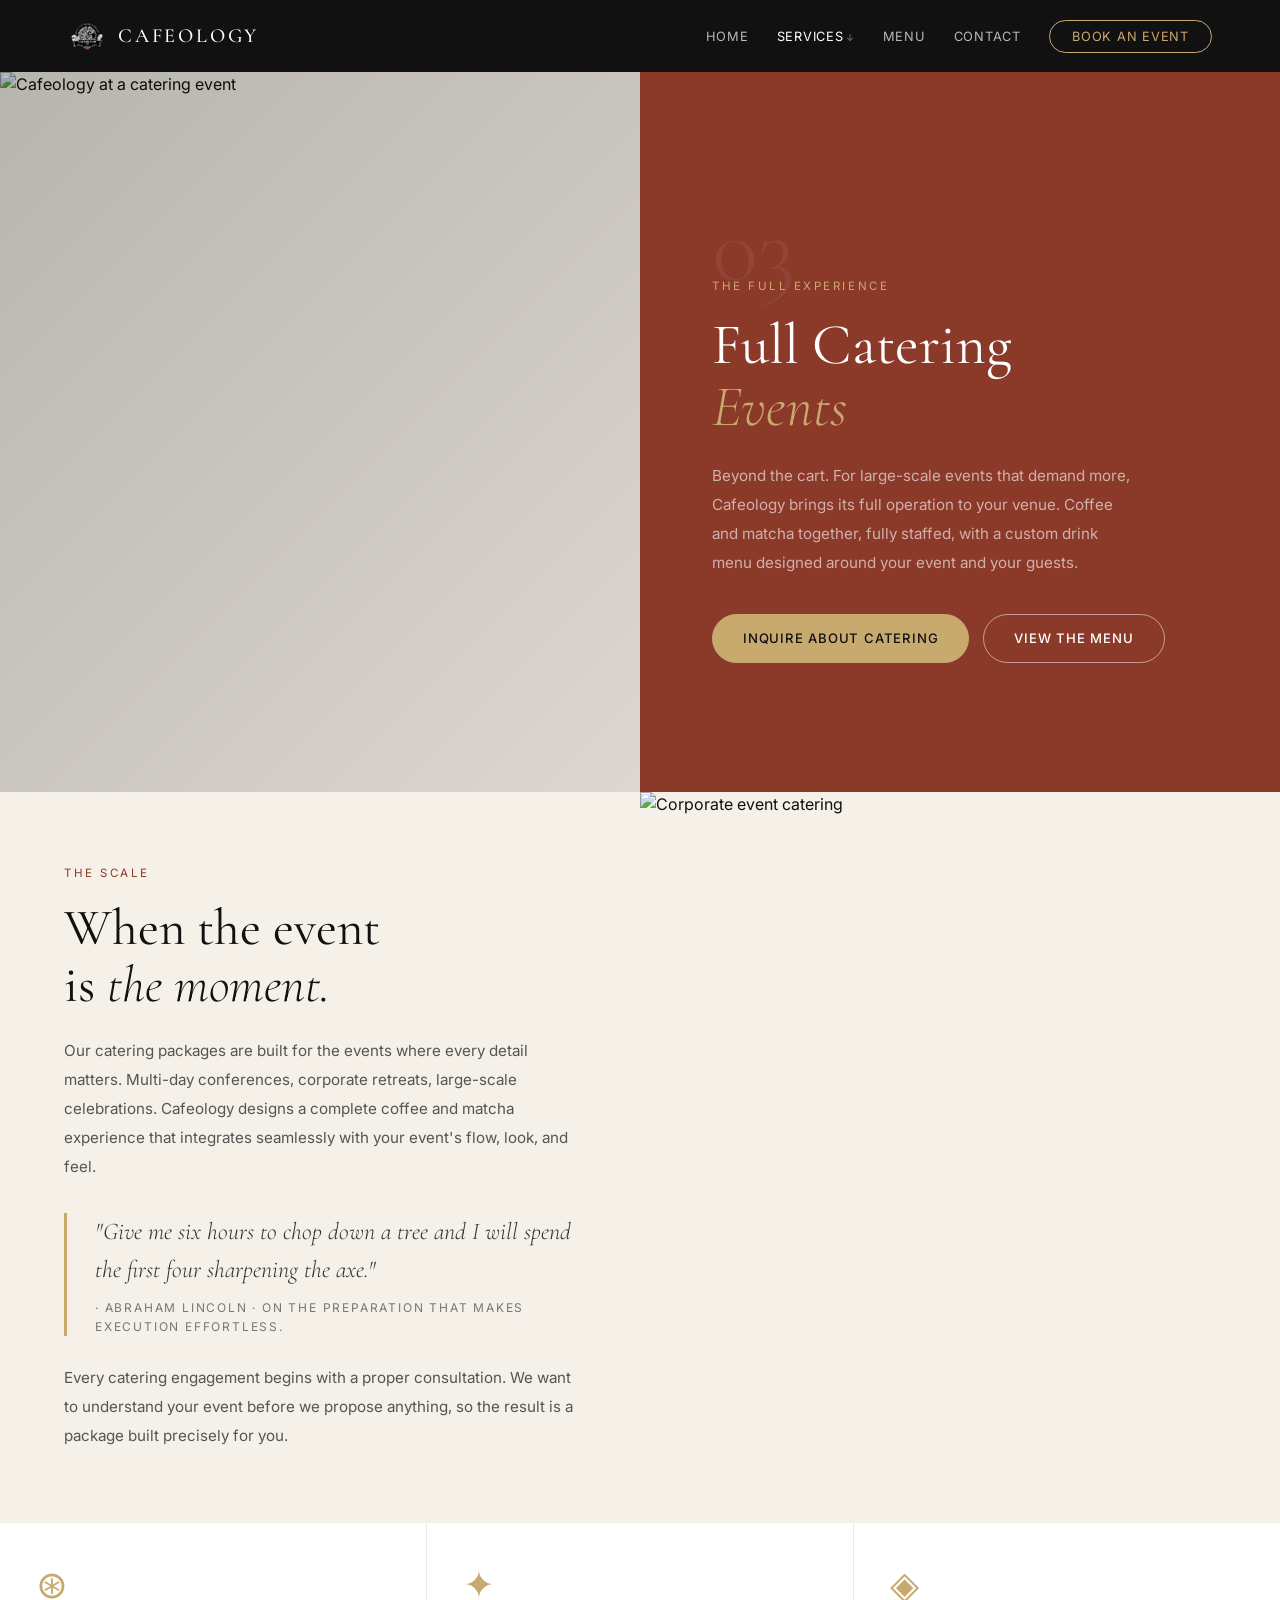
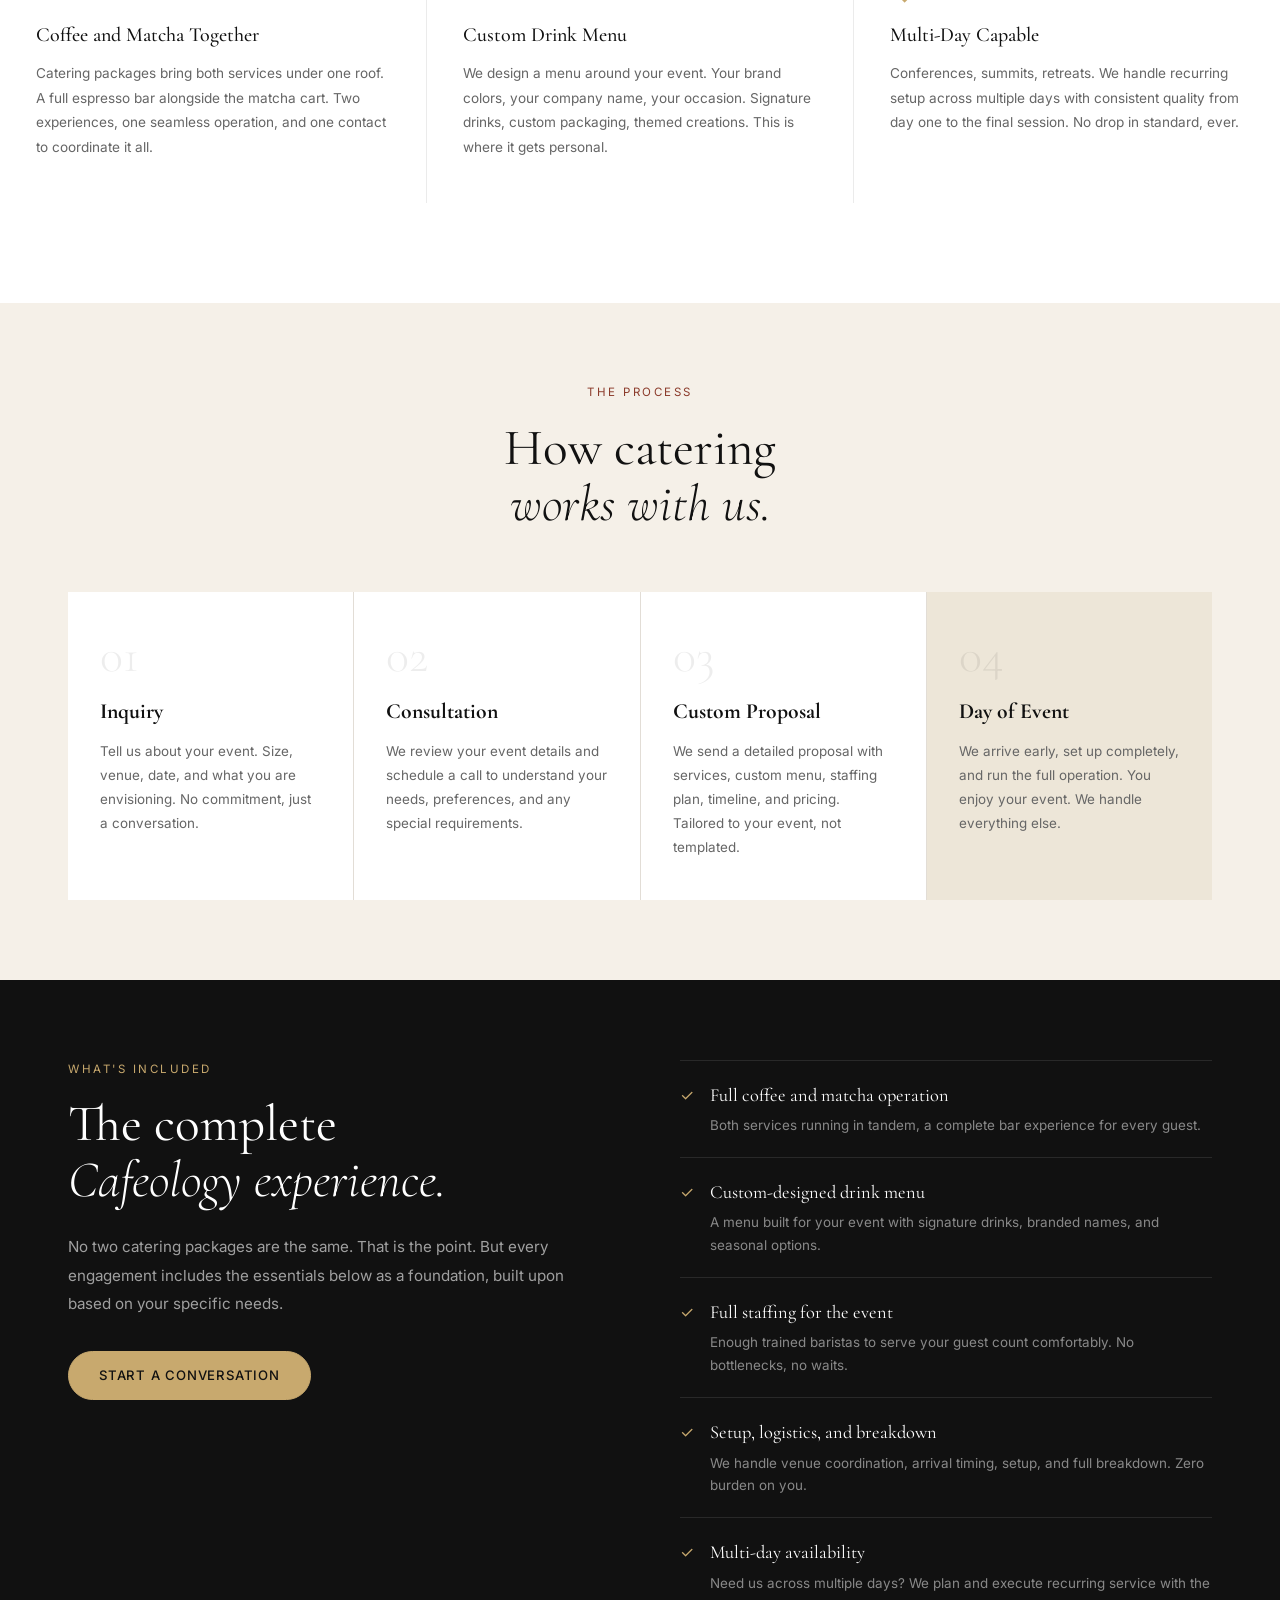
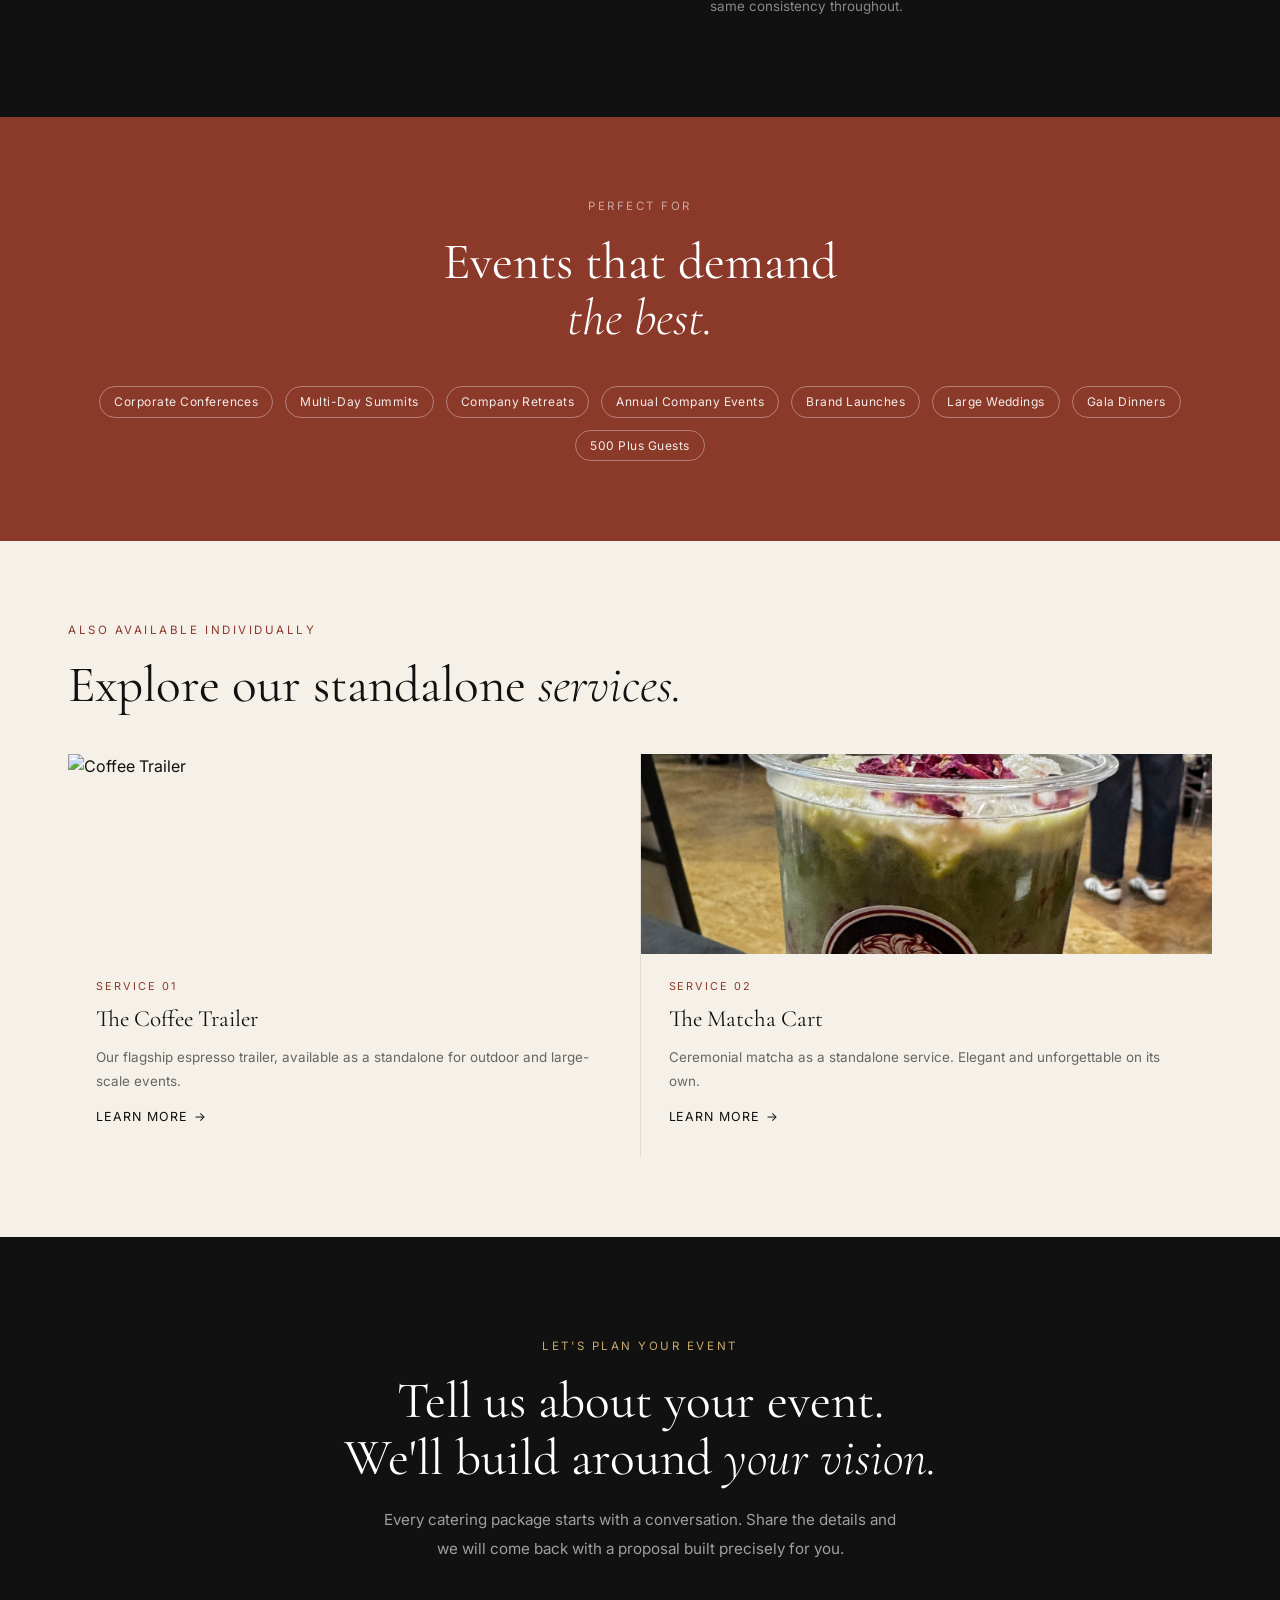
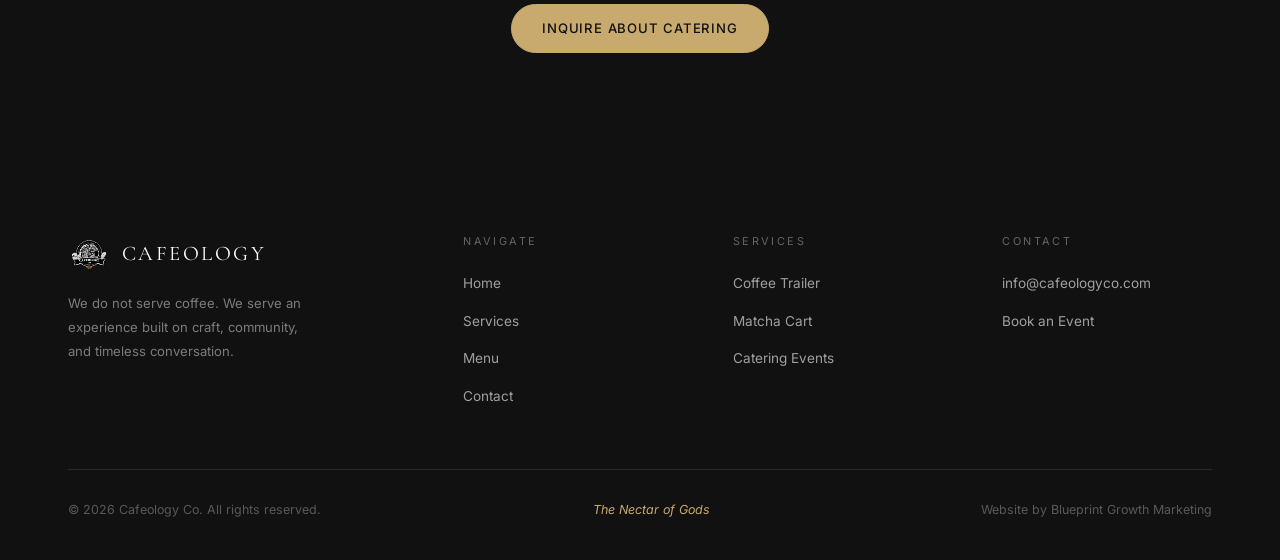
==== catering.html @ 4c3f6f3b "Initial commit — Cafeology website" ====
<!DOCTYPE html>
<html lang="en">
<head>
  <meta charset="UTF-8" />
  <meta name="viewport" content="width=device-width, initial-scale=1.0" />
  <title>Catering Events | Cafeology Co</title>
  <meta name="description" content="Cafeology's full catering packages. Specialty coffee and ceremonial matcha with custom menus, staffing, and setup for large-scale corporate and private events." />
  <link rel="preconnect" href="https://fonts.googleapis.com" />
  <link rel="preconnect" href="https://fonts.gstatic.com" crossorigin />
  <link href="https://fonts.googleapis.com/css2?family=Cormorant+Garamond:ital,wght@0,300;0,400;0,500;0,600;1,300;1,400;1,500&family=Inter:wght@300;400;500&display=swap" rel="stylesheet" />
  <link rel="stylesheet" href="css/style.css" />
</head>
<body>

<!-- NAV -->
<nav class="nav" id="siteNav">
  <div class="nav__inner">
    <a href="index.html" class="nav__logo">
      <img src="assets/images/logo cafeology_Mesa de trabajo 1.png" alt="Cafeology logo" class="nav__logo-img" />
      <span class="nav__logo-text">Cafeology</span>
    </a>
    <ul class="nav__links">
      <li><a href="index.html">Home</a></li>
      <li class="nav__item--has-dropdown">
        <a href="services.html">Services</a>
        <ul class="nav__dropdown">
          <li><a href="coffee-trailer.html">Coffee Trailer</a></li>
          <li><a href="matcha-cart.html">Matcha Cart</a></li>
          <li><a href="catering.html">Catering</a></li>
        </ul>
      </li>
      <li><a href="menu.html">Menu</a></li>
      <li><a href="contact.html">Contact</a></li>
      <li><a href="contact.html" class="nav__cta">Book an Event</a></li>
    </ul>
    <button class="nav__toggle" id="navToggle" aria-label="Menu">☰</button>
  </div>
</nav>
<ul class="nav__mobile-menu" id="navMobile">
  <li><a href="index.html">Home</a></li>
  <li><a href="services.html">Services</a></li>
  <li class="nav-sub-link"><a href="coffee-trailer.html">Coffee Trailer</a></li>
  <li class="nav-sub-link"><a href="matcha-cart.html">Matcha Cart</a></li>
  <li class="nav-sub-link"><a href="catering.html">Catering</a></li>
  <li><a href="menu.html">Menu</a></li>
  <li><a href="contact.html">Contact</a></li>
</ul>

<!-- HERO -->
<div class="service-hero">
  <div class="service-hero__image">
    <img src="https://images.unsplash.com/photo-1511578314322-379afb476865?auto=format&fit=crop&w=1400&q=80"
      alt="Cafeology at a catering event" loading="eager" />
  </div>
  <div class="service-hero__text" style="background:var(--rust)">
    <p class="service-hero__number serif">03</p>
    <p class="service-hero__eyebrow">The Full Experience</p>
    <h1 class="service-hero__headline serif">Full Catering<br><em>Events</em></h1>
    <p class="service-hero__body">Beyond the cart. For large-scale events that demand more, Cafeology brings its full operation to your venue. Coffee and matcha together, fully staffed, with a custom drink menu designed around your event and your guests.</p>
    <div class="service-hero__actions">
      <a href="contact.html" class="btn btn--gold">Inquire About Catering</a>
      <a href="menu.html" class="btn btn--outline-white">View the Menu</a>
    </div>
  </div>
</div>

<!-- ABOUT -->
<div class="split-row" style="background:var(--parchment);border-top:none">
  <div class="split-row__text">
    <p class="section__eyebrow">The Scale</p>
    <h2 class="section__headline serif">When the event<br>is <em>the moment.</em></h2>
    <p class="section__body">Our catering packages are built for the events where every detail matters. Multi-day conferences, corporate retreats, large-scale celebrations. Cafeology designs a complete coffee and matcha experience that integrates seamlessly with your event's flow, look, and feel.</p>
    <div class="quote-block">
      <p class="quote-block__text">"Give me six hours to chop down a tree and I will spend the first four sharpening the axe."</p>
      <p class="quote-block__attr">· Abraham Lincoln · On the preparation that makes execution effortless.</p>
    </div>
    <p class="section__body">Every catering engagement begins with a proper consultation. We want to understand your event before we propose anything, so the result is a package built precisely for you.</p>
  </div>
  <div class="split-row__image">
    <img src="https://images.unsplash.com/photo-1540575467063-178a50c2df87?auto=format&fit=crop&w=1200&q=80"
      alt="Corporate event catering" loading="lazy" />
  </div>
</div>

<!-- FEATURES -->
<section class="section section--white" style="padding-top:0">
  <div class="feature-grid">
    <div class="feature-item">
      <p class="feature-item__icon serif">⊛</p>
      <h3 class="feature-item__title">Coffee and Matcha Together</h3>
      <p class="feature-item__body">Catering packages bring both services under one roof. A full espresso bar alongside the matcha cart. Two experiences, one seamless operation, and one contact to coordinate it all.</p>
    </div>
    <div class="feature-item">
      <p class="feature-item__icon serif">✦</p>
      <h3 class="feature-item__title">Custom Drink Menu</h3>
      <p class="feature-item__body">We design a menu around your event. Your brand colors, your company name, your occasion. Signature drinks, custom packaging, themed creations. This is where it gets personal.</p>
    </div>
    <div class="feature-item">
      <p class="feature-item__icon serif">◈</p>
      <h3 class="feature-item__title">Multi-Day Capable</h3>
      <p class="feature-item__body">Conferences, summits, retreats. We handle recurring setup across multiple days with consistent quality from day one to the final session. No drop in standard, ever.</p>
    </div>
  </div>
</section>

<!-- HOW IT WORKS -->
<section class="section section--parchment" style="padding:80px 0">
  <div class="container">
    <p class="section__eyebrow" style="text-align:center">The Process</p>
    <h2 class="section__headline serif" style="text-align:center;margin-bottom:60px">How catering<br><em>works with us.</em></h2>
    <div style="display:grid;grid-template-columns:repeat(4,1fr);gap:1px;background:rgba(0,0,0,0.08)">
      <div style="background:var(--white);padding:40px 32px">
        <p style="font-family:'Cormorant Garamond',serif;font-size:3rem;font-weight:300;color:rgba(0,0,0,0.07);line-height:1;margin-bottom:14px">01</p>
        <h3 style="font-family:'Cormorant Garamond',serif;font-size:1.35rem;margin-bottom:10px">Inquiry</h3>
        <p style="font-size:0.84rem;color:#666;line-height:1.8">Tell us about your event. Size, venue, date, and what you are envisioning. No commitment, just a conversation.</p>
      </div>
      <div style="background:var(--white);padding:40px 32px">
        <p style="font-family:'Cormorant Garamond',serif;font-size:3rem;font-weight:300;color:rgba(0,0,0,0.07);line-height:1;margin-bottom:14px">02</p>
        <h3 style="font-family:'Cormorant Garamond',serif;font-size:1.35rem;margin-bottom:10px">Consultation</h3>
        <p style="font-size:0.84rem;color:#666;line-height:1.8">We review your event details and schedule a call to understand your needs, preferences, and any special requirements.</p>
      </div>
      <div style="background:var(--white);padding:40px 32px">
        <p style="font-family:'Cormorant Garamond',serif;font-size:3rem;font-weight:300;color:rgba(0,0,0,0.07);line-height:1;margin-bottom:14px">03</p>
        <h3 style="font-family:'Cormorant Garamond',serif;font-size:1.35rem;margin-bottom:10px">Custom Proposal</h3>
        <p style="font-size:0.84rem;color:#666;line-height:1.8">We send a detailed proposal with services, custom menu, staffing plan, timeline, and pricing. Tailored to your event, not templated.</p>
      </div>
      <div style="background:var(--parchment-dark);padding:40px 32px">
        <p style="font-family:'Cormorant Garamond',serif;font-size:3rem;font-weight:300;color:rgba(0,0,0,0.07);line-height:1;margin-bottom:14px">04</p>
        <h3 style="font-family:'Cormorant Garamond',serif;font-size:1.35rem;margin-bottom:10px">Day of Event</h3>
        <p style="font-size:0.84rem;color:#666;line-height:1.8">We arrive early, set up completely, and run the full operation. You enjoy your event. We handle everything else.</p>
      </div>
    </div>
  </div>
</section>

<!-- WHAT'S INCLUDED -->
<section class="section section--dark" style="padding:80px 0">
  <div class="container">
    <div style="display:grid;grid-template-columns:1fr 1fr;gap:80px;align-items:start">
      <div>
        <p class="section__eyebrow">What's Included</p>
        <h2 class="section__headline serif" style="color:var(--white)">The complete<br><em>Cafeology experience.</em></h2>
        <p class="section__body">No two catering packages are the same. That is the point. But every engagement includes the essentials below as a foundation, built upon based on your specific needs.</p>
        <a href="contact.html" class="btn btn--gold" style="margin-top:32px">Start a Conversation</a>
      </div>
      <div style="display:flex;flex-direction:column;gap:0;border-top:1px solid rgba(255,255,255,0.1)">
        <div style="padding:20px 0;border-bottom:1px solid rgba(255,255,255,0.1);display:flex;gap:16px;align-items:flex-start">
          <span style="color:var(--gold);font-size:1rem;flex-shrink:0;margin-top:2px">✓</span>
          <div>
            <p style="font-family:'Cormorant Garamond',serif;font-size:1.15rem;margin-bottom:4px;color:var(--white)">Full coffee and matcha operation</p>
            <p style="font-size:0.84rem;color:rgba(255,255,255,0.5);line-height:1.7">Both services running in tandem, a complete bar experience for every guest.</p>
          </div>
        </div>
        <div style="padding:20px 0;border-bottom:1px solid rgba(255,255,255,0.1);display:flex;gap:16px;align-items:flex-start">
          <span style="color:var(--gold);font-size:1rem;flex-shrink:0;margin-top:2px">✓</span>
          <div>
            <p style="font-family:'Cormorant Garamond',serif;font-size:1.15rem;margin-bottom:4px;color:var(--white)">Custom-designed drink menu</p>
            <p style="font-size:0.84rem;color:rgba(255,255,255,0.5);line-height:1.7">A menu built for your event with signature drinks, branded names, and seasonal options.</p>
          </div>
        </div>
        <div style="padding:20px 0;border-bottom:1px solid rgba(255,255,255,0.1);display:flex;gap:16px;align-items:flex-start">
          <span style="color:var(--gold);font-size:1rem;flex-shrink:0;margin-top:2px">✓</span>
          <div>
            <p style="font-family:'Cormorant Garamond',serif;font-size:1.15rem;margin-bottom:4px;color:var(--white)">Full staffing for the event</p>
            <p style="font-size:0.84rem;color:rgba(255,255,255,0.5);line-height:1.7">Enough trained baristas to serve your guest count comfortably. No bottlenecks, no waits.</p>
          </div>
        </div>
        <div style="padding:20px 0;border-bottom:1px solid rgba(255,255,255,0.1);display:flex;gap:16px;align-items:flex-start">
          <span style="color:var(--gold);font-size:1rem;flex-shrink:0;margin-top:2px">✓</span>
          <div>
            <p style="font-family:'Cormorant Garamond',serif;font-size:1.15rem;margin-bottom:4px;color:var(--white)">Setup, logistics, and breakdown</p>
            <p style="font-size:0.84rem;color:rgba(255,255,255,0.5);line-height:1.7">We handle venue coordination, arrival timing, setup, and full breakdown. Zero burden on you.</p>
          </div>
        </div>
        <div style="padding:20px 0;display:flex;gap:16px;align-items:flex-start">
          <span style="color:var(--gold);font-size:1rem;flex-shrink:0;margin-top:2px">✓</span>
          <div>
            <p style="font-family:'Cormorant Garamond',serif;font-size:1.15rem;margin-bottom:4px;color:var(--white)">Multi-day availability</p>
            <p style="font-size:0.84rem;color:rgba(255,255,255,0.5);line-height:1.7">Need us across multiple days? We plan and execute recurring service with the same consistency throughout.</p>
          </div>
        </div>
      </div>
    </div>
  </div>
</section>

<!-- PERFECT FOR -->
<section style="background:var(--rust);padding:80px 0">
  <div class="container">
    <p class="section__eyebrow" style="color:rgba(255,255,255,0.55);text-align:center">Perfect For</p>
    <h2 class="section__headline serif" style="color:var(--white);text-align:center;margin-bottom:40px">Events that demand<br><em>the best.</em></h2>
    <div style="display:flex;flex-wrap:wrap;gap:12px;justify-content:center">
      <span class="tag" style="color:rgba(255,255,255,0.9);border-color:rgba(255,255,255,0.35)">Corporate Conferences</span>
      <span class="tag" style="color:rgba(255,255,255,0.9);border-color:rgba(255,255,255,0.35)">Multi-Day Summits</span>
      <span class="tag" style="color:rgba(255,255,255,0.9);border-color:rgba(255,255,255,0.35)">Company Retreats</span>
      <span class="tag" style="color:rgba(255,255,255,0.9);border-color:rgba(255,255,255,0.35)">Annual Company Events</span>
      <span class="tag" style="color:rgba(255,255,255,0.9);border-color:rgba(255,255,255,0.35)">Brand Launches</span>
      <span class="tag" style="color:rgba(255,255,255,0.9);border-color:rgba(255,255,255,0.35)">Large Weddings</span>
      <span class="tag" style="color:rgba(255,255,255,0.9);border-color:rgba(255,255,255,0.35)">Gala Dinners</span>
      <span class="tag" style="color:rgba(255,255,255,0.9);border-color:rgba(255,255,255,0.35)">500 Plus Guests</span>
    </div>
  </div>
</section>

<!-- RELATED SERVICES -->
<section class="section section--parchment" style="padding:80px 0">
  <div class="container">
    <p class="section__eyebrow">Also Available Individually</p>
    <h2 class="section__headline serif" style="margin-bottom:40px">Explore our standalone <em>services.</em></h2>
    <div style="display:grid;grid-template-columns:repeat(2,1fr);gap:1px;background:rgba(0,0,0,0.08)">
      <a href="coffee-trailer.html" class="related-card">
        <div class="related-card__img">
          <img src="assets/images/Matcha Cart.jpeg" alt="Coffee Trailer" loading="lazy" />
        </div>
        <div class="related-card__body">
          <p class="related-card__label">Service 01</p>
          <p class="related-card__title serif">The Coffee Trailer</p>
          <p style="font-size:0.84rem;color:#666;line-height:1.75">Our flagship espresso trailer, available as a standalone for outdoor and large-scale events.</p>
          <p class="related-card__link">Learn More</p>
        </div>
      </a>
      <a href="matcha-cart.html" class="related-card">
        <div class="related-card__img">
          <img src="assets/images/Product.jpeg" alt="Matcha Cart" loading="lazy" />
        </div>
        <div class="related-card__body">
          <p class="related-card__label">Service 02</p>
          <p class="related-card__title serif">The Matcha Cart</p>
          <p style="font-size:0.84rem;color:#666;line-height:1.75">Ceremonial matcha as a standalone service. Elegant and unforgettable on its own.</p>
          <p class="related-card__link">Learn More</p>
        </div>
      </a>
    </div>
  </div>
</section>

<!-- CTA -->
<section class="section section--dark" style="text-align:center">
  <div class="container">
    <p class="section__eyebrow">Let's Plan Your Event</p>
    <h2 class="section__headline serif" style="max-width:600px;margin:0 auto 20px">Tell us about your event.<br>We'll build around <em>your vision.</em></h2>
    <p class="section__body" style="margin:0 auto 40px;text-align:center">Every catering package starts with a conversation. Share the details and we will come back with a proposal built precisely for you.</p>
    <a href="contact.html" class="btn btn--gold">Inquire About Catering</a>
  </div>
</section>

<!-- FOOTER -->
<footer class="footer">
  <div class="container">
    <div class="footer__grid">
      <div>
        <div class="footer__logo">
          <img src="assets/images/logo cafeology_Mesa de trabajo 1.png" alt="Cafeology" class="footer__logo-img" />
          <span class="footer__logo-text serif">Cafeology</span>
        </div>
        <p class="footer__tagline">We do not serve coffee. We serve an experience built on craft, community, and timeless conversation.</p>
      </div>
      <div class="footer__col">
        <p class="footer__col-title">Navigate</p>
        <ul>
          <li><a href="index.html">Home</a></li>
          <li><a href="services.html">Services</a></li>
          <li><a href="menu.html">Menu</a></li>
          <li><a href="contact.html">Contact</a></li>
        </ul>
      </div>
      <div class="footer__col">
        <p class="footer__col-title">Services</p>
        <ul>
          <li><a href="coffee-trailer.html">Coffee Trailer</a></li>
          <li><a href="matcha-cart.html">Matcha Cart</a></li>
          <li><a href="catering.html">Catering Events</a></li>
        </ul>
      </div>
      <div class="footer__col">
        <p class="footer__col-title">Contact</p>
        <ul>
          <li><a href="mailto:info@cafeologyco.com">info@cafeologyco.com</a></li>
          <li><a href="contact.html">Book an Event</a></li>
        </ul>
      </div>
    </div>
    <div class="footer__bottom">
      <span>&copy; 2026 Cafeology Co. All rights reserved.</span>
      <span class="footer__gold">The Nectar of Gods</span>
      <span>Website by Blueprint Growth Marketing</span>
    </div>
  </div>
</footer>

<script src="js/main.js"></script>
</body>
</html>
---- css/style.css ----
/* ═══════════════════════════════════════════════════════════
   CAFEOLOGY — Shared Stylesheet
   Brand Colors:
     Espresso   #111111
     Parchment  #F5F0E8
     Rust       #8B3A2A
     Gold       #C8A96E
     Matcha     #5C6B50
   Fonts: Cormorant Garamond (display) · Inter (body)
═══════════════════════════════════════════════════════════ */

/* ── Reset ── */
*, *::before, *::after { box-sizing: border-box; margin: 0; padding: 0; }
html { scroll-behavior: smooth; font-size: 16px; }
body {
  font-family: 'Inter', sans-serif;
  background: #F5F0E8;
  color: #111111;
  line-height: 1.6;
  overflow-x: hidden;
}
img { display: block; width: 100%; height: 100%; object-fit: cover; }
a { text-decoration: none; color: inherit; }
button { font-family: 'Inter', sans-serif; cursor: pointer; }

/* ── CSS Variables ── */
:root {
  --espresso:  #111111;
  --parchment: #F5F0E8;
  --parchment-dark: #EDE6D8;
  --rust:      #8B3A2A;
  --gold:      #C8A96E;
  --matcha:    #5C6B50;
  --white:     #FFFFFF;
  --gray-mid:  #777777;
  --nav-h:     72px;
}

/* ── Typography ── */
.serif { font-family: 'Cormorant Garamond', Georgia, serif; }

/* ── Layout ── */
.container { max-width: 1240px; margin: 0 auto; padding: 0 48px; }
.container--narrow { max-width: 860px; margin: 0 auto; padding: 0 48px; }

/* ══════════════════════════════
   NAVIGATION
══════════════════════════════ */
.nav {
  position: fixed; top: 0; left: 0; right: 0; z-index: 200;
  height: var(--nav-h);
  background: var(--espresso);
  display: flex; align-items: center;
  transition: box-shadow 0.3s;
}
.nav.scrolled { box-shadow: 0 2px 24px rgba(0,0,0,0.35); }
.nav__inner {
  width: 100%; max-width: 1240px; margin: 0 auto; padding: 0 48px;
  display: flex; align-items: center; justify-content: space-between;
}
.nav__logo {
  display: flex; align-items: center; gap: 12px;
}
.nav__logo-img { width: 38px; height: 38px; object-fit: contain; flex-shrink: 0; }
.nav__logo-text {
  font-family: 'Cormorant Garamond', serif;
  font-size: 1.25rem; font-weight: 500; letter-spacing: 0.14em;
  text-transform: uppercase; color: var(--white);
}
.nav__links { display: flex; align-items: center; gap: 28px; list-style: none; }
.nav__links > li { position: relative; }
.nav__links a {
  font-size: 0.8rem; font-weight: 400; letter-spacing: 0.06em;
  text-transform: uppercase; color: rgba(255,255,255,0.7);
  transition: color 0.2s;
}
.nav__links a:hover, .nav__links a.active { color: var(--white); }
.nav__cta {
  border: 1.5px solid var(--gold) !important; border-radius: 100px;
  padding: 8px 22px; color: var(--gold) !important;
  transition: background 0.25s, color 0.25s !important;
}
.nav__cta:hover { background: var(--gold) !important; color: var(--espresso) !important; }
.nav__toggle {
  display: none; background: none; border: none;
  color: var(--white); font-size: 1.5rem; padding: 4px;
}

/* ── Nav Dropdown ── */
.nav__item--has-dropdown > a::after {
  content: ' ↓'; font-size: 0.6rem; opacity: 0.45; margin-left: 2px;
  display: inline-block; transition: transform 0.2s;
}
.nav__item--has-dropdown:hover > a::after { transform: rotate(180deg); }

/* Invisible bridge fills the gap so hover doesn't break mid-travel */
.nav__item--has-dropdown::after {
  content: '';
  position: absolute;
  top: 100%; left: -12px; right: -12px;
  height: 16px;
}
.nav__dropdown {
  position: absolute; top: calc(100% + 14px); left: 50%;
  transform: translateX(-50%);
  background: var(--espresso); min-width: 210px;
  list-style: none; padding: 8px 0;
  border-top: 2px solid var(--gold);
  opacity: 0; pointer-events: none;
  transition: opacity 0.18s, transform 0.18s;
  box-shadow: 0 20px 48px rgba(0,0,0,0.45);
}
.nav__dropdown::before {
  content: ''; position: absolute; top: -7px; left: 50%;
  transform: translateX(-50%);
  border: 5px solid transparent;
  border-bottom-color: var(--gold);
}
.nav__item--has-dropdown:hover .nav__dropdown {
  opacity: 1; pointer-events: auto;
}
.nav__dropdown li a {
  display: block; padding: 11px 22px;
  font-size: 0.78rem; letter-spacing: 0.05em; text-transform: uppercase;
  color: rgba(255,255,255,0.6);
  transition: color 0.2s, background 0.2s;
}
.nav__dropdown li a:hover {
  color: var(--white); background: rgba(255,255,255,0.05);
}
.nav__dropdown li a.active { color: var(--gold); }

/* Mobile Nav */
.nav__mobile-menu {
  display: none; position: fixed; top: var(--nav-h); left: 0; right: 0; bottom: 0;
  background: var(--espresso); z-index: 199;
  flex-direction: column; align-items: center; justify-content: center;
  gap: 20px; list-style: none; overflow-y: auto; padding: 32px 0;
}
.nav__mobile-menu.open { display: flex; }
.nav__mobile-menu a {
  font-family: 'Cormorant Garamond', serif;
  font-size: 2.2rem; color: var(--white); letter-spacing: 0.04em;
}
.nav__mobile-menu .nav-sub-link a {
  font-size: 1.3rem; color: rgba(255,255,255,0.45);
}

/* ══════════════════════════════
   PAGE HERO (shared)
══════════════════════════════ */
.page-hero {
  padding-top: var(--nav-h);
  background: var(--espresso);
  min-height: 52vh;
  display: flex; align-items: flex-end;
  position: relative; overflow: hidden;
}
.page-hero__img {
  position: absolute; inset: 0; z-index: 0;
  opacity: 0.28;
}
.page-hero__content {
  position: relative; z-index: 1;
  padding: 72px 0 72px;
}
.page-hero__eyebrow {
  font-size: 0.72rem; letter-spacing: 0.22em; text-transform: uppercase;
  color: var(--gold); margin-bottom: 16px;
}
.page-hero__headline {
  font-family: 'Cormorant Garamond', serif;
  font-size: clamp(3rem, 6vw, 5.6rem);
  font-weight: 400; line-height: 1.05; color: var(--white);
}
.page-hero__headline em { font-style: italic; font-weight: 300; }
.page-hero__sub {
  font-size: 1rem; color: rgba(255,255,255,0.6); margin-top: 20px;
  max-width: 500px; line-height: 1.8;
}

/* ── Service Detail Hero (full-bleed split) ── */
.service-hero {
  display: grid; grid-template-columns: 1fr 1fr;
  min-height: 88vh; padding-top: var(--nav-h);
}
.service-hero__image { position: relative; overflow: hidden; }
.service-hero__image img { height: 100%; }
.service-hero__image::after {
  content: ''; position: absolute; inset: 0;
  background: linear-gradient(135deg, rgba(0,0,0,0.25), rgba(0,0,0,0.1));
}
.service-hero__text {
  background: var(--espresso);
  display: flex; flex-direction: column; justify-content: center;
  padding: 80px 72px;
}
.service-hero__number {
  font-family: 'Cormorant Garamond', serif;
  font-size: 6rem; font-weight: 300; line-height: 1;
  color: rgba(255,255,255,0.06); margin-bottom: -20px;
}
.service-hero__eyebrow {
  font-size: 0.72rem; letter-spacing: 0.22em; text-transform: uppercase;
  color: var(--gold); margin-bottom: 18px;
}
.service-hero__headline {
  font-family: 'Cormorant Garamond', serif;
  font-size: clamp(2.8rem, 4.5vw, 4.4rem);
  font-weight: 400; line-height: 1.08; color: var(--white);
  margin-bottom: 24px;
}
.service-hero__headline em { font-style: italic; font-weight: 300; color: var(--gold); }
.service-hero__body {
  font-size: 0.95rem; color: rgba(255,255,255,0.6);
  line-height: 1.9; max-width: 420px; margin-bottom: 36px;
}
.service-hero__actions { display: flex; gap: 14px; flex-wrap: wrap; }

/* ══════════════════════════════
   SERVICE CARDS GRID (Overview page)
══════════════════════════════ */
.service-cards {
  display: grid; grid-template-columns: repeat(2, 1fr);
  gap: 2px; background: rgba(0,0,0,0.08);
  margin-top: 0;
}
.service-card {
  background: var(--white); overflow: hidden;
  position: relative; display: flex; flex-direction: column;
}
.service-card__img { height: 340px; overflow: hidden; position: relative; }
.service-card__img img { transition: transform 0.8s ease; }
.service-card:hover .service-card__img img { transform: scale(1.05); }
.service-card__img::after {
  content: ''; position: absolute; bottom: 0; left: 0; right: 0;
  height: 80px;
  background: linear-gradient(to top, rgba(0,0,0,0.15), transparent);
}
.service-card__body { padding: 36px 40px 44px; flex: 1; display: flex; flex-direction: column; }
.service-card__number {
  font-family: 'Cormorant Garamond', serif;
  font-size: 3.6rem; font-weight: 300;
  color: rgba(0,0,0,0.06); line-height: 1; margin-bottom: 6px;
}
.service-card__title {
  font-family: 'Cormorant Garamond', serif;
  font-size: 2.1rem; font-weight: 400; margin-bottom: 12px; color: var(--espresso);
}
.service-card__desc {
  font-size: 0.88rem; color: #666; line-height: 1.85;
  margin-bottom: 20px; flex: 1;
}
.service-card__footer {
  display: flex; align-items: center; justify-content: space-between;
  margin-top: 24px; padding-top: 20px;
  border-top: 1px solid rgba(0,0,0,0.08);
}

/* ══════════════════════════════
   SERVICE FEATURES (Individual pages)
══════════════════════════════ */
.feature-grid {
  display: grid; grid-template-columns: repeat(3, 1fr);
  gap: 1px; background: rgba(0,0,0,0.08);
}
.feature-item {
  background: var(--white); padding: 44px 36px;
}
.feature-item__icon {
  font-family: 'Cormorant Garamond', serif;
  font-size: 2.4rem; font-weight: 300; color: var(--gold);
  margin-bottom: 14px; line-height: 1;
}
.feature-item__title {
  font-family: 'Cormorant Garamond', serif;
  font-size: 1.25rem; font-weight: 500; margin-bottom: 10px; color: var(--espresso);
}
.feature-item__body { font-size: 0.85rem; color: #666; line-height: 1.8; }

/* ── Related Services Strip ── */
.related-services {
  display: grid; grid-template-columns: repeat(3, 1fr);
  gap: 1px; background: rgba(0,0,0,0.08);
}
.related-card {
  background: var(--parchment); overflow: hidden;
  display: flex; flex-direction: column;
  transition: background 0.2s;
}
.related-card:hover { background: var(--parchment-dark); }
.related-card__img { height: 200px; overflow: hidden; }
.related-card__img img { transition: transform 0.6s ease; }
.related-card:hover .related-card__img img { transform: scale(1.05); }
.related-card__body { padding: 24px 28px 30px; flex: 1; }
.related-card__label {
  font-size: 0.68rem; letter-spacing: 0.18em; text-transform: uppercase;
  color: var(--rust); margin-bottom: 6px;
}
.related-card__title {
  font-family: 'Cormorant Garamond', serif;
  font-size: 1.45rem; font-weight: 400; margin-bottom: 8px; color: var(--espresso);
}
.related-card__link {
  font-size: 0.78rem; letter-spacing: 0.08em; text-transform: uppercase;
  color: var(--espresso); display: flex; align-items: center; gap: 6px;
  margin-top: 14px;
}
.related-card__link::after { content: '→'; }

/* ══════════════════════════════
   SECTIONS
══════════════════════════════ */
.section { padding: 100px 0; }
.section--parchment { background: var(--parchment); }
.section--dark { background: var(--espresso); color: var(--white); }
.section--white { background: var(--white); }
.section--matcha { background: var(--matcha); color: var(--white); }
.section--parchment-dark { background: var(--parchment-dark); }

.section__eyebrow {
  font-size: 0.72rem; letter-spacing: 0.22em; text-transform: uppercase;
  color: var(--rust); margin-bottom: 18px;
}
.section--dark .section__eyebrow { color: var(--gold); }
.section--matcha .section__eyebrow { color: rgba(255,255,255,0.6); }

.section__headline {
  font-family: 'Cormorant Garamond', serif;
  font-size: clamp(2.4rem, 4vw, 3.8rem);
  font-weight: 400; line-height: 1.1; margin-bottom: 24px;
}
.section__headline em { font-style: italic; font-weight: 300; }

.section__body {
  font-size: 0.95rem; line-height: 1.9; color: #555;
  max-width: 520px;
}
.section--dark .section__body { color: rgba(255,255,255,0.6); }
.section--matcha .section__body { color: rgba(255,255,255,0.75); }

/* ══════════════════════════════
   BUTTONS
══════════════════════════════ */
.btn {
  display: inline-flex; align-items: center; gap: 8px;
  border-radius: 100px; padding: 13px 30px;
  font-size: 0.82rem; font-weight: 500; letter-spacing: 0.06em;
  text-transform: uppercase; border: 1.5px solid transparent;
  transition: all 0.25s; white-space: nowrap;
}
.btn--dark { background: var(--espresso); color: var(--white); border-color: var(--espresso); }
.btn--dark:hover { background: #333; border-color: #333; }
.btn--rust { background: var(--rust); color: var(--white); border-color: var(--rust); }
.btn--rust:hover { background: #6d2d20; border-color: #6d2d20; }
.btn--matcha { background: var(--matcha); color: var(--white); border-color: var(--matcha); }
.btn--matcha:hover { background: #4a5640; border-color: #4a5640; }
.btn--outline { background: transparent; color: var(--espresso); border-color: var(--espresso); }
.btn--outline:hover { background: var(--espresso); color: var(--white); }
.btn--outline-white { background: transparent; color: var(--white); border-color: rgba(255,255,255,0.5); }
.btn--outline-white:hover { background: var(--white); color: var(--espresso); border-color: var(--white); }
.btn--gold { background: var(--gold); color: var(--espresso); border-color: var(--gold); }
.btn--gold:hover { background: #b8952f; border-color: #b8952f; color: var(--white); }

/* ══════════════════════════════
   TAGS / CHIPS
══════════════════════════════ */
.tag {
  display: inline-block;
  border: 1px solid #ccc; border-radius: 100px;
  padding: 5px 14px; font-size: 0.75rem; letter-spacing: 0.04em;
  color: #666;
}
.section--dark .tag { border-color: rgba(255,255,255,0.2); color: rgba(255,255,255,0.65); }
.tags { display: flex; gap: 8px; flex-wrap: wrap; }

/* ══════════════════════════════
   SPLIT ROWS (Services-style)
══════════════════════════════ */
.split-row {
  display: grid; grid-template-columns: 1fr 1fr;
  min-height: 520px; border-top: 1px solid rgba(0,0,0,0.08);
}
.section--dark .split-row { border-top-color: rgba(255,255,255,0.08); }
.split-row__text {
  padding: 72px 64px; display: flex; flex-direction: column; justify-content: center;
}
.split-row__image { overflow: hidden; }
.split-row__image img { transition: transform 0.8s ease; }
.split-row__image:hover img { transform: scale(1.04); }
.split-row--flip .split-row__text { order: 2; }
.split-row--flip .split-row__image { order: 1; }

/* ══════════════════════════════
   PHILOSOPHY QUOTE BLOCK
══════════════════════════════ */
.quote-block {
  border-left: 3px solid var(--gold);
  padding: 0 0 0 28px; margin: 32px 0 28px;
}
.quote-block__text {
  font-family: 'Cormorant Garamond', serif;
  font-size: 1.5rem; font-style: italic; font-weight: 300;
  line-height: 1.55; color: #333;
}
.section--dark .quote-block__text { color: rgba(255,255,255,0.85); }
.quote-block__attr {
  font-size: 0.75rem; letter-spacing: 0.15em; text-transform: uppercase;
  color: var(--gray-mid); margin-top: 10px;
}
.section--dark .quote-block__attr { color: rgba(255,255,255,0.4); }

/* ══════════════════════════════
   FAQ ACCORDION
══════════════════════════════ */
.faq-list { max-width: 760px; margin: 0 auto; }
.faq-item { border-bottom: 1px solid rgba(0,0,0,0.1); }
.section--dark .faq-item { border-bottom-color: rgba(255,255,255,0.1); }
.faq-btn {
  width: 100%; display: flex; justify-content: space-between; align-items: center;
  padding: 24px 0; background: none; border: none;
  font-family: 'Cormorant Garamond', serif; font-size: 1.25rem; font-weight: 400;
  color: var(--espresso); text-align: left; gap: 20px;
}
.section--dark .faq-btn { color: var(--white); }
.faq-icon { font-size: 1.3rem; color: var(--rust); transition: transform 0.3s; flex-shrink: 0; }
.faq-item.open .faq-icon { transform: rotate(45deg); }
.faq-answer {
  max-height: 0; overflow: hidden;
  transition: max-height 0.4s ease, padding 0.3s ease;
  font-size: 0.9rem; color: #666; line-height: 1.9;
}
.section--dark .faq-answer { color: rgba(255,255,255,0.6); }
.faq-item.open .faq-answer { max-height: 300px; padding-bottom: 24px; }

/* ══════════════════════════════
   MENU TABS
══════════════════════════════ */
.menu-tabs {
  display: flex; gap: 0; justify-content: center;
  border: 1.5px solid rgba(0,0,0,0.15); border-radius: 100px;
  width: fit-content; margin: 0 auto 56px; overflow: hidden;
}
.menu-tab {
  padding: 11px 30px; font-size: 0.8rem; letter-spacing: 0.08em;
  text-transform: uppercase; cursor: pointer;
  background: transparent; border: none; color: #777;
  transition: all 0.2s;
}
.menu-tab.active { background: var(--espresso); color: var(--white); }
.menu-tab:hover:not(.active) { color: var(--espresso); }
.menu-panel { display: none; }
.menu-panel.active { display: block; }

/* Menu Items */
.menu-items { max-width: 820px; margin: 0 auto; }
.menu-item {
  display: flex; align-items: flex-start; justify-content: space-between;
  gap: 24px; padding: 30px 0;
  border-bottom: 1px solid rgba(0,0,0,0.08);
}
.menu-item:first-child { border-top: 1px solid rgba(0,0,0,0.08); }
.menu-item__name {
  font-family: 'Cormorant Garamond', serif;
  font-size: 1.45rem; font-weight: 400; margin-bottom: 6px; color: var(--espresso);
}
.menu-item__desc { font-size: 0.85rem; color: #777; line-height: 1.75; max-width: 500px; }
.menu-item__badges { display: flex; gap: 6px; margin-top: 10px; flex-wrap: wrap; }
.badge {
  font-size: 0.68rem; letter-spacing: 0.07em; text-transform: uppercase;
  border: 1px solid #ccc; border-radius: 4px; padding: 3px 8px; color: #888;
}

/* ══════════════════════════════
   CONTACT FORM
══════════════════════════════ */
.form-grid { display: grid; grid-template-columns: 1fr 1fr; gap: 20px; }
.form-group { display: flex; flex-direction: column; gap: 7px; }
.form-group--full { grid-column: 1 / -1; }
.form-label {
  font-size: 0.72rem; letter-spacing: 0.14em; text-transform: uppercase;
  color: var(--espresso); font-weight: 500;
}
.form-input, .form-select, .form-textarea {
  background: var(--white); border: 1.5px solid #ddd; border-radius: 6px;
  padding: 12px 16px; font-size: 0.92rem; font-family: 'Inter', sans-serif;
  color: var(--espresso); transition: border-color 0.2s;
  appearance: none; -webkit-appearance: none;
}
.form-textarea { resize: vertical; min-height: 140px; }
.form-input:focus, .form-select:focus, .form-textarea:focus {
  outline: none; border-color: var(--rust);
}
.form-input::placeholder, .form-textarea::placeholder { color: #bbb; }

/* ══════════════════════════════
   MARQUEE
══════════════════════════════ */
.marquee-band {
  background: var(--espresso); overflow: hidden; padding: 20px 0;
}
.marquee-track {
  display: flex; gap: 56px; width: max-content;
  animation: marquee 30s linear infinite;
}
.marquee-track:hover { animation-play-state: paused; }
.marquee-item {
  font-family: 'Cormorant Garamond', serif;
  font-size: 1rem; letter-spacing: 0.12em; text-transform: uppercase;
  white-space: nowrap; color: rgba(255,255,255,0.6); flex-shrink: 0;
}
.marquee-dot { color: var(--gold); font-size: 0.45rem; flex-shrink: 0; opacity: 0.8; }
@keyframes marquee { 0% { transform: translateX(0); } 100% { transform: translateX(-50%); } }

/* ══════════════════════════════
   FOOTER
══════════════════════════════ */
.footer { background: var(--espresso); color: var(--white); padding: 80px 0 40px; }
.footer__grid {
  display: grid; grid-template-columns: 1.6fr 1fr 1fr 1fr; gap: 60px;
  padding-bottom: 60px; border-bottom: 1px solid rgba(255,255,255,0.1);
}
.footer__logo {
  display: flex; align-items: center; gap: 12px; margin-bottom: 16px;
}
.footer__logo-img { width: 42px; height: 42px; object-fit: contain; }
.footer__logo-text {
  font-family: 'Cormorant Garamond', serif;
  font-size: 1.3rem; letter-spacing: 0.12em; text-transform: uppercase;
}
.footer__tagline { font-size: 0.82rem; color: rgba(255,255,255,0.45); line-height: 1.85; max-width: 240px; }
.footer__col-title {
  font-size: 0.68rem; letter-spacing: 0.22em; text-transform: uppercase;
  color: rgba(255,255,255,0.35); margin-bottom: 20px;
}
.footer__col ul { list-style: none; display: flex; flex-direction: column; gap: 12px; }
.footer__col a { font-size: 0.85rem; color: rgba(255,255,255,0.6); transition: color 0.2s; }
.footer__col a:hover { color: var(--white); }
.footer__bottom {
  display: flex; justify-content: space-between; align-items: center;
  padding-top: 30px; font-size: 0.78rem; color: rgba(255,255,255,0.3);
}
.footer__gold { color: var(--gold); font-style: italic; }

/* ══════════════════════════════
   RESPONSIVE
══════════════════════════════ */
@media (max-width: 1024px) {
  .container, .container--narrow { padding: 0 32px; }
  .nav__inner { padding: 0 32px; }
  .split-row__text { padding: 56px 40px; }
  .service-hero { grid-template-columns: 1fr; min-height: auto; }
  .service-hero__image { height: 65vw; }
  .service-hero__text { padding: 56px 40px; }
}
@media (max-width: 860px) {
  .nav__links { display: none; }
  .nav__toggle { display: block; }
  .split-row { grid-template-columns: 1fr; min-height: auto; }
  .split-row__text { padding: 48px 32px; order: 2 !important; }
  .split-row__image { height: 65vw; order: 1 !important; }
  .split-row--flip .split-row__text { order: 2 !important; }
  .split-row--flip .split-row__image { order: 1 !important; }
  .form-grid { grid-template-columns: 1fr; }
  .form-group--full { grid-column: 1; }
  .footer__grid { grid-template-columns: 1fr 1fr; gap: 40px; }
  .service-cards { grid-template-columns: 1fr; }
  .feature-grid { grid-template-columns: 1fr; }
  .related-services { grid-template-columns: 1fr; }
}
@media (max-width: 600px) {
  .container, .container--narrow { padding: 0 20px; }
  .section { padding: 64px 0; }
  .footer__grid { grid-template-columns: 1fr; }
  .footer__bottom { flex-direction: column; gap: 10px; text-align: center; }
  .page-hero__headline { font-size: 2.8rem; }
  .service-hero__text { padding: 40px 20px; }
  .service-hero__headline { font-size: 2.6rem; }
}
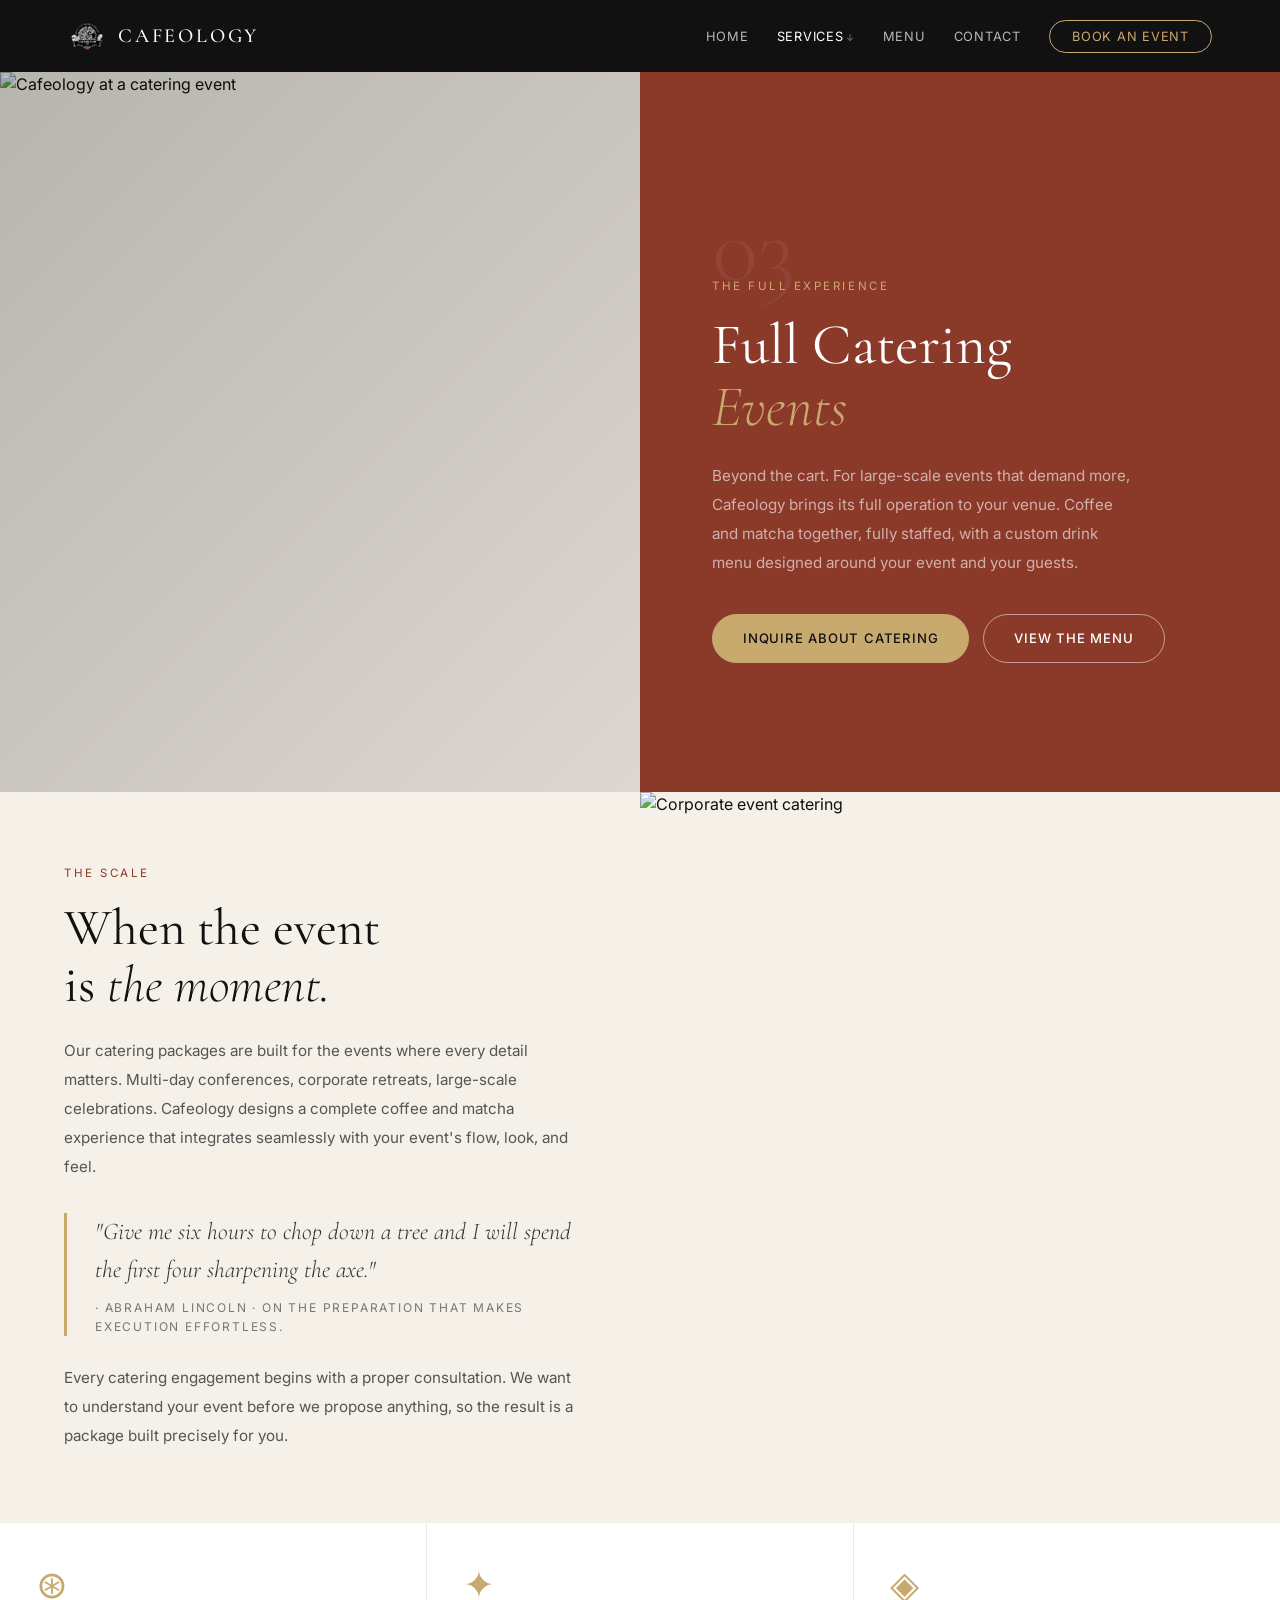
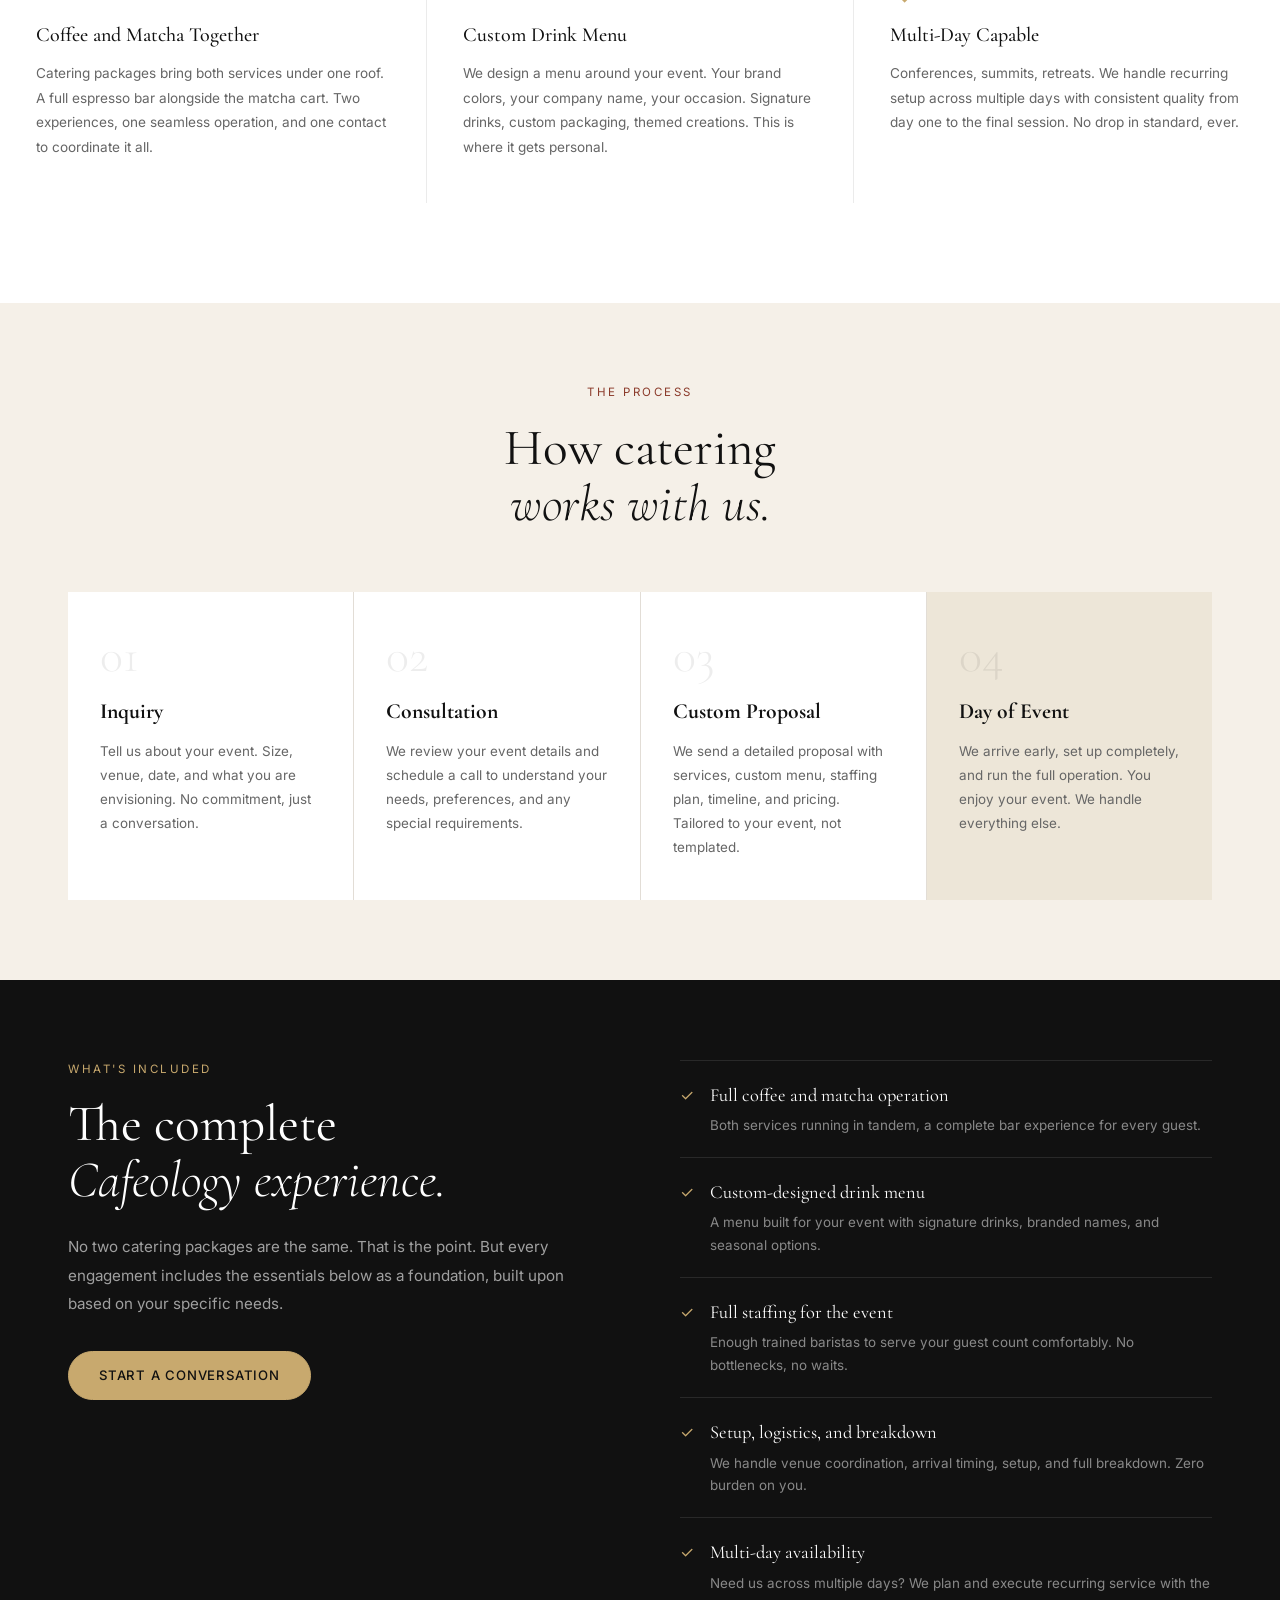
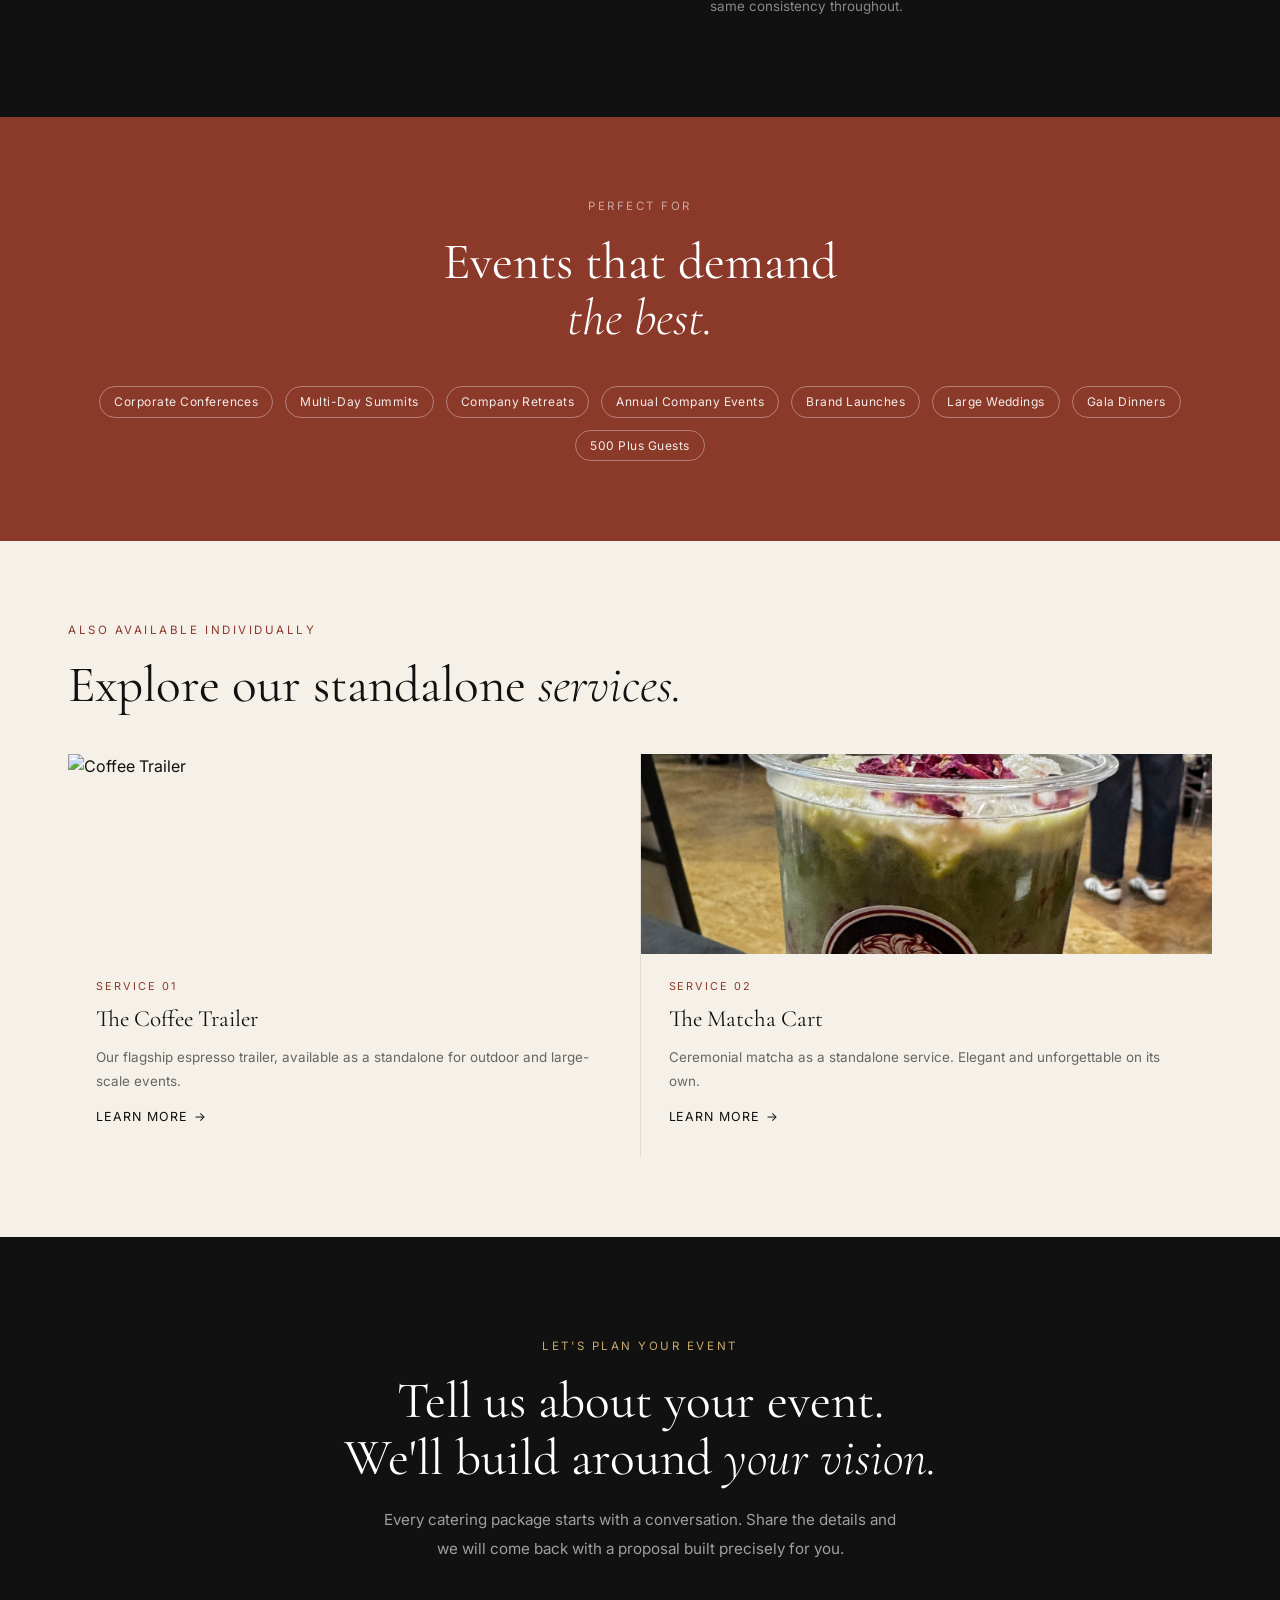
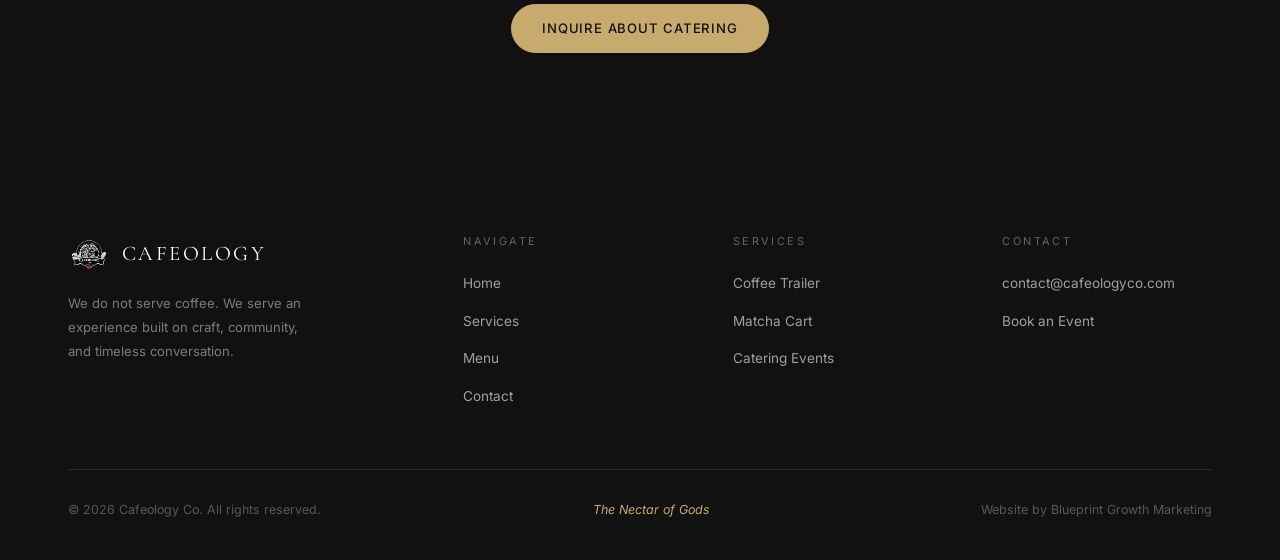
==== commit 89961be9: "Update emails to contact@cafeologyco.com and improve mobile responsiveness" ====
--- a/catering.html
+++ b/catering.html
@@ -275,7 +275,7 @@
       <div class="footer__col">
         <p class="footer__col-title">Contact</p>
         <ul>
-          <li><a href="mailto:info@cafeologyco.com">info@cafeologyco.com</a></li>
+          <li><a href="mailto:contact@cafeologyco.com">contact@cafeologyco.com</a></li>
           <li><a href="contact.html">Book an Event</a></li>
         </ul>
       </div>
--- a/css/style.css
+++ b/css/style.css
@@ -553,6 +553,7 @@
   .service-hero__image { height: 65vw; }
   .service-hero__text { padding: 56px 40px; }
 }
+
 @media (max-width: 860px) {
   .nav__links { display: none; }
   .nav__toggle { display: block; }
@@ -567,13 +568,89 @@
   .service-cards { grid-template-columns: 1fr; }
   .feature-grid { grid-template-columns: 1fr; }
   .related-services { grid-template-columns: 1fr; }
-}
+
+  /* Menu tabs wrap on smaller screens */
+  .menu-tabs { flex-wrap: wrap; border-radius: 8px; width: 100%; }
+  .menu-tab { flex: 1; text-align: center; padding: 12px 16px; }
+
+  /* Service card images shorter on tablet */
+  .service-card__img { height: 240px; }
+}
+
 @media (max-width: 600px) {
   .container, .container--narrow { padding: 0 20px; }
   .section { padding: 64px 0; }
   .footer__grid { grid-template-columns: 1fr; }
   .footer__bottom { flex-direction: column; gap: 10px; text-align: center; }
-  .page-hero__headline { font-size: 2.8rem; }
-  .service-hero__text { padding: 40px 20px; }
-  .service-hero__headline { font-size: 2.6rem; }
-}
+  .page-hero__headline { font-size: 2.4rem; }
+  .service-hero__image { height: 56vw; }
+  .service-hero__text { padding: 40px 24px; }
+  .service-hero__headline { font-size: 2.4rem; }
+  .service-hero__actions { flex-direction: column; }
+  .service-hero__actions .btn { width: 100%; justify-content: center; }
+
+  /* Buttons full width on mobile where stacked */
+  .hero__actions { flex-direction: column; }
+  .hero__actions .btn { width: 100%; justify-content: center; }
+
+  /* Quote block tighter */
+  .quote-block { padding-left: 18px; }
+  .quote-block__text { font-size: 1.2rem; }
+
+  /* Menu tabs full width */
+  .menu-tabs { border-radius: 8px; }
+  .menu-tab { padding: 12px 10px; font-size: 0.72rem; }
+
+  /* Larger touch targets for FAQ */
+  .faq-btn { padding: 20px 0; font-size: 1.1rem; }
+
+  /* Nav logo text hide on very small */
+  .nav__logo-text { display: none; }
+
+  /* Marquee band smaller text */
+  .marquee-item { font-size: 0.85rem; }
+}
+
+/* ── Inline grid overrides for mobile ── */
+@media (max-width: 860px) {
+  /* Shared 2-col inline grids → stack */
+  [style*="grid-template-columns:1fr 1fr"],
+  [style*="grid-template-columns: 1fr 1fr"] {
+    grid-template-columns: 1fr !important;
+    gap: 40px !important;
+  }
+
+  /* 3-col "Who We Serve" and similar */
+  [style*="grid-template-columns:repeat(3,1fr)"],
+  [style*="grid-template-columns: repeat(3, 1fr)"] {
+    grid-template-columns: 1fr !important;
+  }
+
+  /* 4-col "How It Works" → 2 col on tablet */
+  [style*="grid-template-columns:repeat(4,1fr)"] {
+    grid-template-columns: 1fr 1fr !important;
+  }
+
+  /* 2-col related cards → stack */
+  [style*="grid-template-columns:repeat(2,1fr)"] {
+    grid-template-columns: 1fr !important;
+  }
+
+  /* Contact hero side-by-side → stack */
+  section[style*="grid-template-columns:1fr 1fr"] {
+    grid-template-columns: 1fr !important;
+  }
+  section[style*="grid-template-columns:1fr 1fr"] > div:first-child {
+    padding: 48px 24px !important;
+  }
+  section[style*="grid-template-columns:1fr 1fr"] > div:last-child {
+    height: 60vw;
+  }
+}
+
+@media (max-width: 600px) {
+  /* 4-col → single col on mobile */
+  [style*="grid-template-columns:repeat(4,1fr)"] {
+    grid-template-columns: 1fr !important;
+  }
+}
